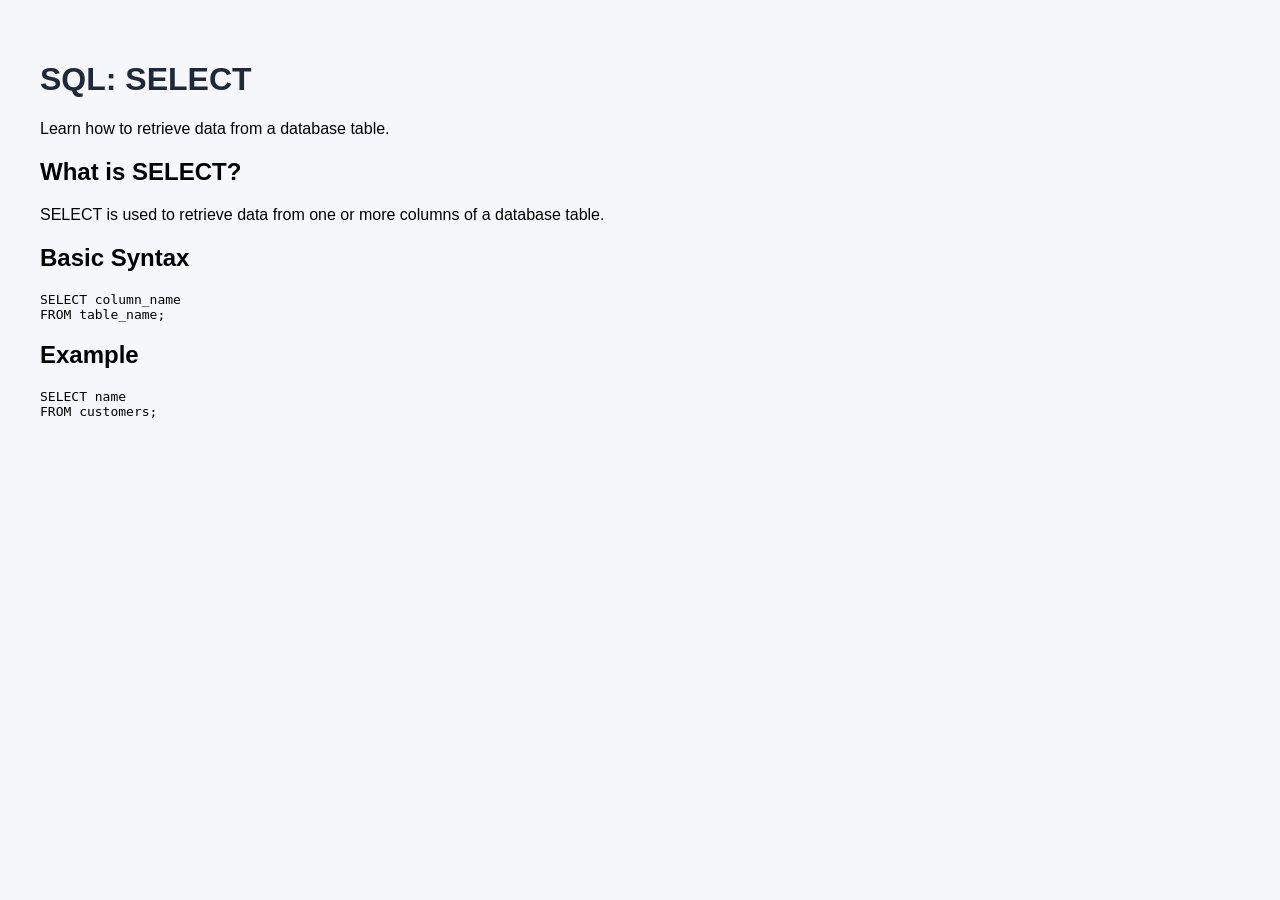
==== lessons/select.html @ a5779f9c "Add lesson structure and MySQL connection" ====
<!DOCTYPE html>
<html>
<head>
    <title>SELECT | Erito Learning Lab</title>
    <link rel="stylesheet" href="../style.css">
</head>

<body>

    <h1>SQL: SELECT</h1>

    <p>
        Learn how to retrieve data from a database table.
    </p>

    <h2>What is SELECT?</h2>

    <p>
        SELECT is used to retrieve data from one or more columns
        of a database table.
    </p>

    <h2>Basic Syntax</h2>

    <pre><code>SELECT column_name
FROM table_name;</code></pre>

    <h2>Example</h2>

    <pre><code>SELECT name
FROM customers;</code></pre>

</body>
</html>
---- style.css ----
body {
    font-family: Arial, sans-serif;
    background-color: #f5f7fa;
    margin: 0;
    padding: 40px;
}

h1 {
    color: #1f2937;
}

.lesson-card {
    background-color: white;
    width: 300px;
    padding: 25px;
    margin-top: 25px;
    border-radius: 12px;
    box-shadow: 0 4px 12px rgba(0, 0, 0, 0.1);
}

.lesson-card h2 {
    margin-top: 0;
}

.lesson-card a {
    color: #1f2937;
    text-decoration: none;
}

.lesson-card button {
    padding: 10px 18px;
    border: none;
    border-radius: 6px;
    cursor: pointer;
}

.popup {
    display: none;
    position: fixed;
    top: 0;
    left: 0;
    width: 100%;
    height: 100%;
    background-color: rgba(0, 0, 0, 0.5);
}

.popup-content {
    background-color: white;
    width: 400px;
    padding: 30px;
    border-radius: 12px;
    margin: 100px auto;
}
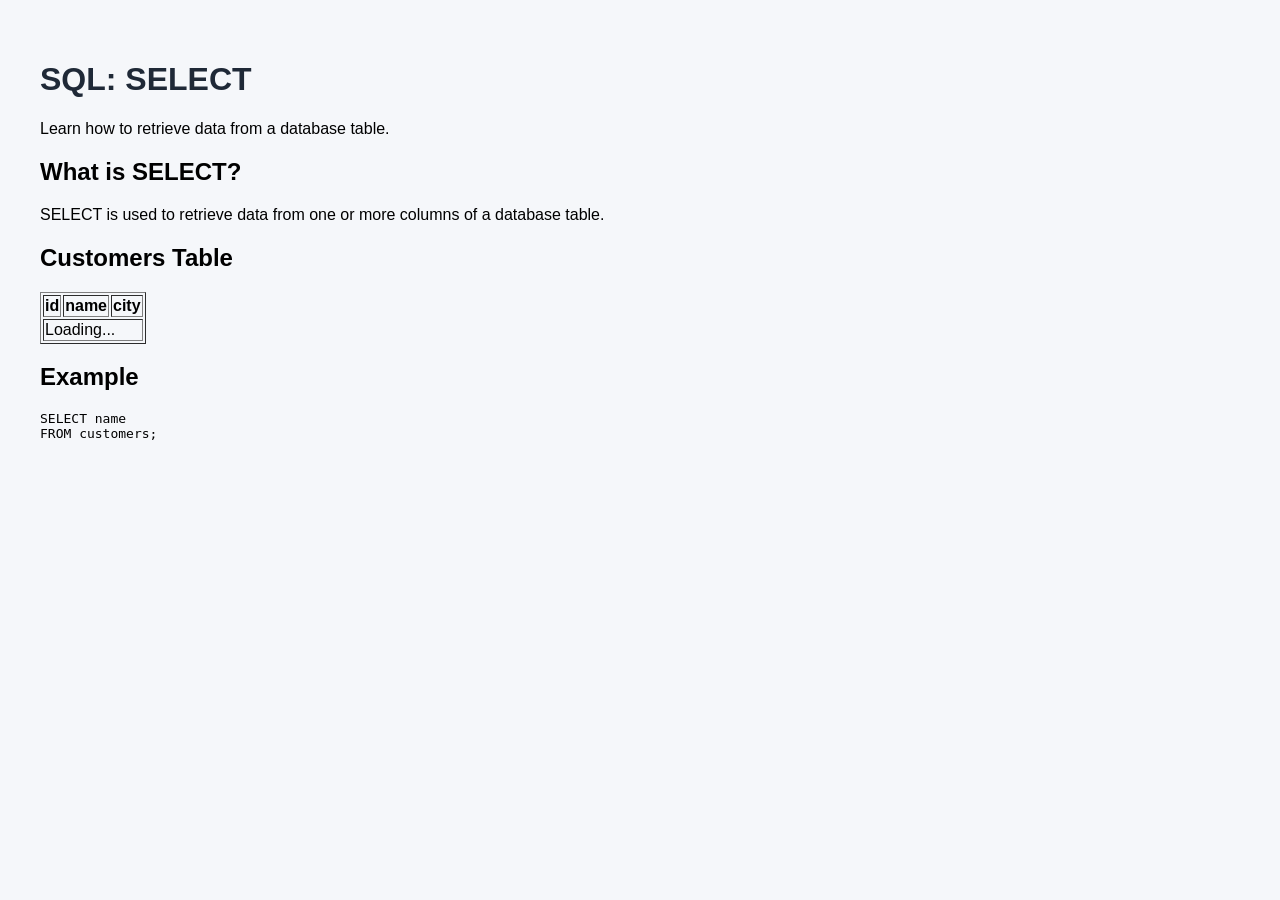
==== commit 8cd3646c: "Connect SELECT lesson to MySQL API" ====
--- a/lessons/select.html
+++ b/lessons/select.html
@@ -1,5 +1,6 @@
 <!DOCTYPE html>
 <html>
+
 <head>
     <title>SELECT | Erito Learning Lab</title>
     <link rel="stylesheet" href="../style.css">
@@ -16,19 +17,73 @@
     <h2>What is SELECT?</h2>
 
     <p>
-        SELECT is used to retrieve data from one or more columns
-        of a database table.
+        SELECT is used to retrieve data from one or more
+        columns of a database table.
     </p>
 
-    <h2>Basic Syntax</h2>
+    <h2>Customers Table</h2>
 
-    <pre><code>SELECT column_name
-FROM table_name;</code></pre>
+    <table border="1">
+
+        <thead>
+            <tr>
+                <th>id</th>
+                <th>name</th>
+                <th>city</th>
+            </tr>
+        </thead>
+
+        <tbody id="customerTable">
+
+            <tr>
+                <td colspan="3">Loading...</td>
+            </tr>
+
+        </tbody>
+
+    </table>
 
     <h2>Example</h2>
 
     <pre><code>SELECT name
 FROM customers;</code></pre>
 
+    <script>
+
+        fetch("http://127.0.0.1:5000/api/customers")
+
+            .then(response => response.json())
+
+            .then(customers => {
+
+                const table = document.getElementById("customerTable");
+
+                table.innerHTML = "";
+
+                customers.forEach(customer => {
+
+                    const row = document.createElement("tr");
+
+                    row.innerHTML = `
+                        <td>${customer.id}</td>
+                        <td>${customer.name}</td>
+                        <td>${customer.city}</td>
+                    `;
+
+                    table.appendChild(row);
+
+                });
+
+            })
+
+            .catch(error => {
+
+                console.error("Error:", error);
+
+            });
+
+    </script>
+
 </body>
+
 </html>
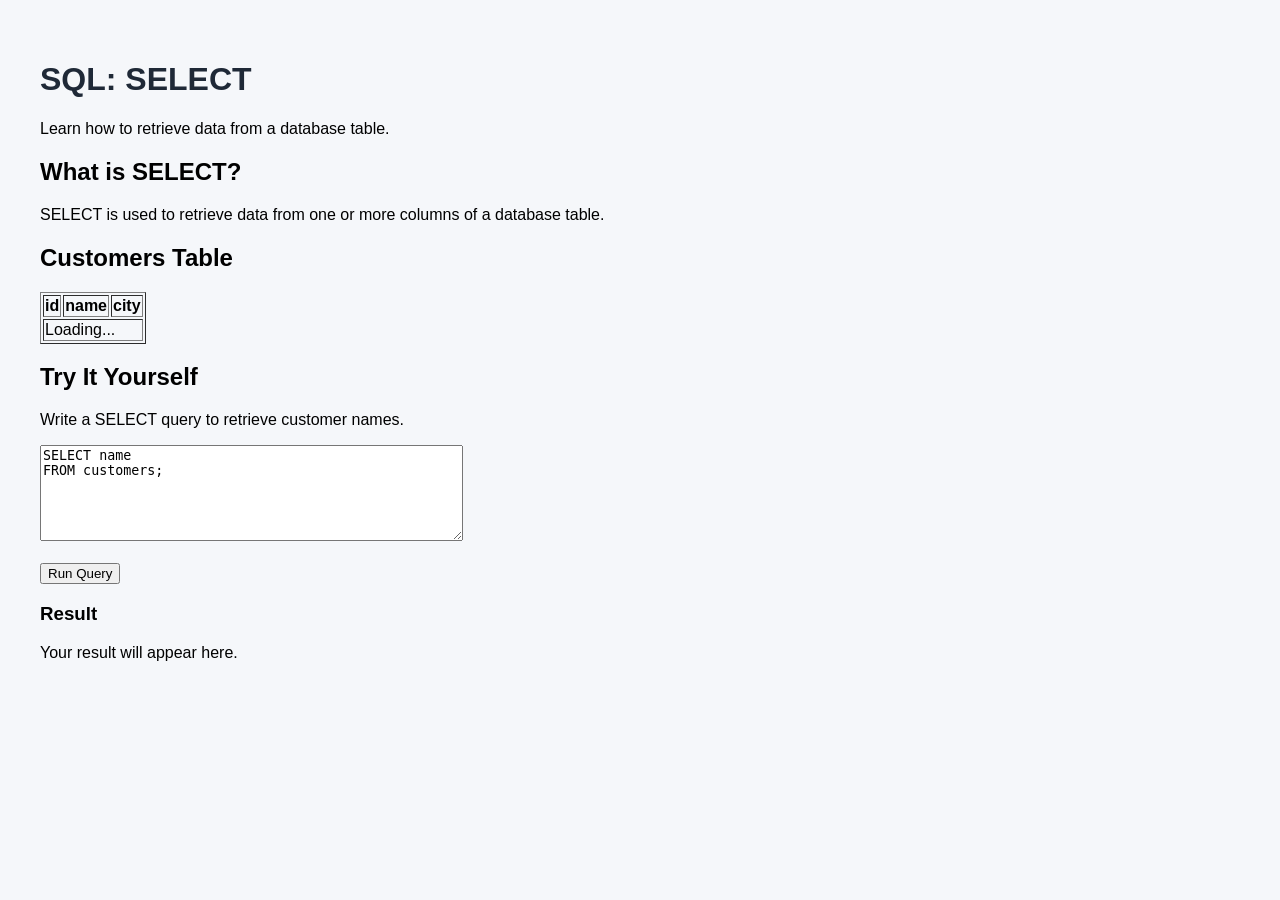
==== commit 843125b8: "Add interactive SQL query editor" ====
--- a/lessons/select.html
+++ b/lessons/select.html
@@ -34,19 +34,31 @@
         </thead>
 
         <tbody id="customerTable">
-
             <tr>
                 <td colspan="3">Loading...</td>
             </tr>
-
         </tbody>
 
     </table>
 
-    <h2>Example</h2>
+    <h2>Try It Yourself</h2>
 
-    <pre><code>SELECT name
-FROM customers;</code></pre>
+    <p>
+        Write a SELECT query to retrieve customer names.
+    </p>
+
+    <textarea id="sqlInput" rows="6" cols="50">SELECT name
+FROM customers;</textarea>
+
+    <br><br>
+
+    <button id="runButton">Run Query</button>
+
+    <h3>Result</h3>
+
+    <div id="queryResult">
+        Your result will appear here.
+    </div>
 
     <script>
 
@@ -77,10 +89,18 @@
             })
 
             .catch(error => {
+                console.error("Error:", error);
+            });
 
-                console.error("Error:", error);
 
-            });
+        document.getElementById("runButton").addEventListener("click", function () {
+
+            const query = document.getElementById("sqlInput").value;
+
+            document.getElementById("queryResult").textContent =
+                "Query received: " + query;
+
+        });
 
     </script>
 
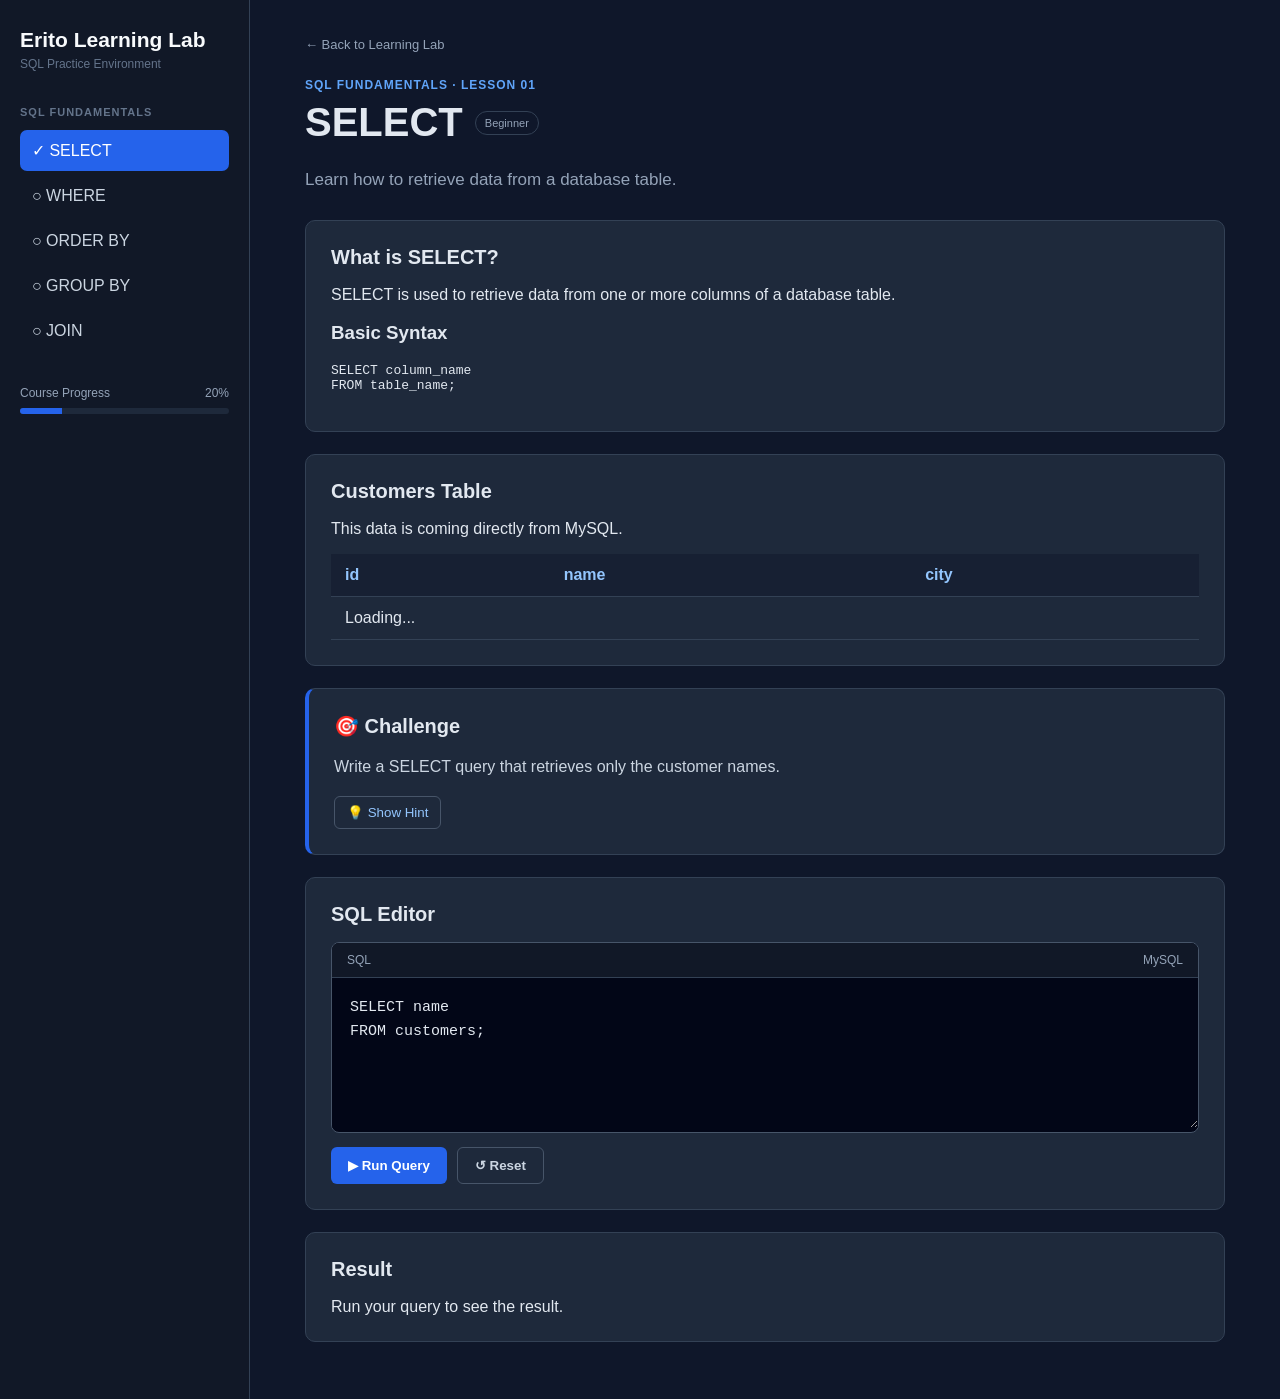
==== commit 3a528251: "Improve SQL lesson UI and query feedback" ====
--- a/lessons/select.html
+++ b/lessons/select.html
@@ -3,64 +3,230 @@
 
 <head>
     <title>SELECT | Erito Learning Lab</title>
-    <link rel="stylesheet" href="../style.css">
+    <link rel="stylesheet" href="../css/lesson.css">
 </head>
 
 <body>
 
-    <h1>SQL: SELECT</h1>
-
-    <p>
-        Learn how to retrieve data from a database table.
-    </p>
-
-    <h2>What is SELECT?</h2>
-
-    <p>
-        SELECT is used to retrieve data from one or more
-        columns of a database table.
-    </p>
-
-    <h2>Customers Table</h2>
-
-    <table border="1">
-
-        <thead>
-            <tr>
-                <th>id</th>
-                <th>name</th>
-                <th>city</th>
-            </tr>
-        </thead>
-
-        <tbody id="customerTable">
-            <tr>
-                <td colspan="3">Loading...</td>
-            </tr>
-        </tbody>
-
-    </table>
-
-    <h2>Try It Yourself</h2>
-
-    <p>
-        Write a SELECT query to retrieve customer names.
-    </p>
-
-    <textarea id="sqlInput" rows="6" cols="50">SELECT name
+    <div class="lesson-layout">
+
+        <aside class="sidebar">
+
+            <div class="logo">
+                Erito Learning Lab
+            </div>
+
+            <div class="logo-subtitle">
+                SQL Practice Environment
+            </div>
+
+            <h3>SQL Fundamentals</h3>
+
+            <ul class="lesson-list">
+
+                <li>
+                    <a href="select.html" class="active">
+                        ✓ SELECT
+                    </a>
+                </li>
+
+                <li>
+                    <a href="#">
+                        ○ WHERE
+                    </a>
+                </li>
+
+                <li>
+                    <a href="#">
+                        ○ ORDER BY
+                    </a>
+                </li>
+
+                <li>
+                    <a href="#">
+                        ○ GROUP BY
+                    </a>
+                </li>
+
+                <li>
+                    <a href="#">
+                        ○ JOIN
+                    </a>
+                </li>
+
+            </ul>
+
+
+            <div class="progress-section">
+
+                <div class="progress-label">
+                    <span>Course Progress</span>
+                    <span>20%</span>
+                </div>
+
+                <div class="progress-bar">
+                    <div class="progress-fill"></div>
+                </div>
+
+            </div>
+
+        </aside>
+
+
+        <main class="main-content">
+
+            <a href="../index.html" class="back-link">
+                ← Back to Learning Lab
+            </a>
+
+
+            <div class="lesson-header">
+
+                <div class="lesson-label">
+                    SQL Fundamentals · Lesson 01
+                </div>
+
+                <div class="lesson-title-row">
+
+                    <h1>SELECT</h1>
+
+                    <span class="difficulty">
+                        Beginner
+                    </span>
+
+                </div>
+
+                <p>
+                    Learn how to retrieve data from a database table.
+                </p>
+
+            </div>
+
+
+            <section class="card">
+
+                <h2>What is SELECT?</h2>
+
+                <p>
+                    SELECT is used to retrieve data from one or more
+                    columns of a database table.
+                </p>
+
+                <h3>Basic Syntax</h3>
+
+                <pre><code>SELECT column_name
+FROM table_name;</code></pre>
+
+            </section>
+
+
+            <section class="card">
+
+                <h2>Customers Table</h2>
+
+                <p>
+                    This data is coming directly from MySQL.
+                </p>
+
+                <table class="data-table">
+
+                    <thead>
+
+                        <tr>
+                            <th>id</th>
+                            <th>name</th>
+                            <th>city</th>
+                        </tr>
+
+                    </thead>
+
+                    <tbody id="customerTable">
+
+                        <tr>
+                            <td colspan="3">Loading...</td>
+                        </tr>
+
+                    </tbody>
+
+                </table>
+
+            </section>
+
+
+            <section class="card challenge">
+
+                <h2>🎯 Challenge</h2>
+
+                <p class="challenge-text">
+                    Write a SELECT query that retrieves only
+                    the customer names.
+                </p>
+
+                <div class="hint">
+
+                    <button id="hintButton">
+                        💡 Show Hint
+                    </button>
+
+                    <div id="hintText" class="hint-text">
+                        Select the <strong>name</strong> column
+                        from the <strong>customers</strong> table.
+                    </div>
+
+                </div>
+
+            </section>
+
+
+            <section class="card">
+
+                <h2>SQL Editor</h2>
+
+                <div class="editor">
+
+                    <div class="editor-header">
+                        <span>SQL</span>
+                        <span>MySQL</span>
+                    </div>
+
+                    <textarea id="sqlInput">SELECT name
 FROM customers;</textarea>
 
-    <br><br>
-
-    <button id="runButton">Run Query</button>
-
-    <h3>Result</h3>
-
-    <div id="queryResult">
-        Your result will appear here.
+                </div>
+
+                <div class="button-row">
+
+                    <button id="runButton">
+                        ▶ Run Query
+                    </button>
+
+                    <button id="resetButton">
+                        ↺ Reset
+                    </button>
+
+                </div>
+
+            </section>
+
+
+            <section class="card">
+
+                <h2>Result</h2>
+
+                <div id="queryResult">
+                    Run your query to see the result.
+                </div>
+
+            </section>
+
+        </main>
+
     </div>
 
+
     <script>
+
+        // Load customers
 
         fetch("http://127.0.0.1:5000/api/customers")
 
@@ -89,19 +255,210 @@
             })
 
             .catch(error => {
-                console.error("Error:", error);
+
+                console.error("Error loading customers:", error);
+
             });
 
 
+        // Hint
+
+        document.getElementById("hintButton").addEventListener("click", function () {
+
+            const hint = document.getElementById("hintText");
+
+            if (hint.style.display === "block") {
+
+                hint.style.display = "none";
+
+                this.textContent = "💡 Show Hint";
+
+            } else {
+
+                hint.style.display = "block";
+
+                this.textContent = "💡 Hide Hint";
+
+            }
+
+        });
+
+
+        // Run SQL
+
         document.getElementById("runButton").addEventListener("click", function () {
 
             const query = document.getElementById("sqlInput").value;
 
-            document.getElementById("queryResult").textContent =
-                "Query received: " + query;
+            const result = document.getElementById("queryResult");
+
+            const button = document.getElementById("runButton");
+
+            button.textContent = "⏳ Running...";
+
+            button.disabled = true;
+
+            result.innerHTML = "Running query...";
+
+
+            fetch("http://127.0.0.1:5000/api/query", {
+
+                method: "POST",
+
+                headers: {
+                    "Content-Type": "application/json"
+                },
+
+                body: JSON.stringify({
+                    query: query
+                })
+
+            })
+
+            .then(response => response.json())
+
+            .then(data => {
+
+                result.innerHTML = "";
+
+
+                // Database error
+
+                if (data.error) {
+
+                    const errorMessage = document.createElement("div");
+
+                    errorMessage.className = "result-message";
+
+                    errorMessage.textContent =
+                        "❌ Query Error: " + data.error;
+
+                    result.appendChild(errorMessage);
+
+                    return;
+                }
+
+
+                // Normalize SQL
+
+                const normalizedQuery = query
+                    .trim()
+                    .toLowerCase()
+                    .replace(/\s+/g, " ")
+                    .replace(/;$/, "");
+
+
+                const expectedQuery = "select name from customers";
+
+
+                // Feedback
+
+                const feedback = document.createElement("div");
+
+                feedback.className = "result-message";
+
+
+                if (normalizedQuery === expectedQuery) {
+
+                    feedback.textContent =
+                        "✅ Correct! You selected only the name column.";
+
+                } else if (normalizedQuery.includes("select city")) {
+
+                    feedback.textContent =
+                        "❌ You selected the city column. This challenge asks for the name column.";
+
+                } else {
+
+                    feedback.textContent =
+                        "❌ Not quite. The challenge asks you to retrieve only the name column.";
+
+                }
+
+                result.appendChild(feedback);
+
+
+                // Result table
+
+                const table = document.createElement("table");
+
+                table.className = "result-table";
+
+
+                const headerRow = document.createElement("tr");
+
+
+                data.columns.forEach(column => {
+
+                    const header = document.createElement("th");
+
+                    header.textContent = column;
+
+                    headerRow.appendChild(header);
+
+                });
+
+
+                table.appendChild(headerRow);
+
+
+                data.rows.forEach(row => {
+
+                    const tableRow = document.createElement("tr");
+
+
+                    row.forEach(value => {
+
+                        const cell = document.createElement("td");
+
+                        cell.textContent = value;
+
+                        tableRow.appendChild(cell);
+
+                    });
+
+
+                    table.appendChild(tableRow);
+
+                });
+
+
+                result.appendChild(table);
+
+            })
+
+            .catch(error => {
+
+                result.innerHTML =
+                    "❌ Could not connect to the SQL server.";
+
+                console.error("Query error:", error);
+
+            })
+
+            .finally(() => {
+
+                button.textContent = "▶ Run Query";
+
+                button.disabled = false;
+
+            });
 
         });
 
+
+        // Reset
+
+        document.getElementById("resetButton").addEventListener("click", function () {
+
+            document.getElementById("sqlInput").value =
+                "SELECT name\nFROM customers;";
+
+            document.getElementById("queryResult").innerHTML =
+                "Run your query to see the result.";
+
+        });
+
     </script>
 
 </body>
--- a/css/lesson.css
+++ b/css/lesson.css
@@ -0,0 +1,327 @@
+* {
+    box-sizing: border-box;
+}
+
+body {
+    margin: 0;
+    font-family: Arial, sans-serif;
+    background: #0f172a;
+    color: #e2e8f0;
+}
+
+.lesson-layout {
+    display: flex;
+    min-height: 100vh;
+}
+
+/* Sidebar */
+
+.sidebar {
+    width: 250px;
+    flex-shrink: 0;
+    background: #111827;
+    border-right: 1px solid #334155;
+    padding: 28px 20px;
+}
+
+.logo {
+    font-size: 21px;
+    font-weight: 700;
+    color: #f8fafc;
+}
+
+.logo-subtitle {
+    color: #64748b;
+    font-size: 12px;
+    margin-top: 5px;
+    margin-bottom: 35px;
+}
+
+.sidebar h3 {
+    color: #64748b;
+    font-size: 11px;
+    text-transform: uppercase;
+    letter-spacing: 1px;
+}
+
+.lesson-list {
+    list-style: none;
+    padding: 0;
+    margin: 12px 0 30px;
+}
+
+.lesson-list li {
+    margin-bottom: 5px;
+}
+
+.lesson-list a {
+    display: block;
+    padding: 11px 12px;
+    color: #cbd5e1;
+    text-decoration: none;
+    border-radius: 7px;
+    transition: 0.2s;
+}
+
+.lesson-list a:hover {
+    background: #1e293b;
+}
+
+.lesson-list .active {
+    background: #2563eb;
+    color: white;
+}
+
+/* Progress */
+
+.progress-section {
+    margin-top: 35px;
+}
+
+.progress-label {
+    display: flex;
+    justify-content: space-between;
+    color: #94a3b8;
+    font-size: 12px;
+    margin-bottom: 8px;
+}
+
+.progress-bar {
+    height: 6px;
+    background: #1e293b;
+    border-radius: 10px;
+    overflow: hidden;
+}
+
+.progress-fill {
+    width: 20%;
+    height: 100%;
+    background: #2563eb;
+}
+
+/* Main */
+
+.main-content {
+    flex: 1;
+    max-width: 1100px;
+    padding: 35px 55px;
+}
+
+.back-link {
+    color: #94a3b8;
+    text-decoration: none;
+    font-size: 13px;
+}
+
+.back-link:hover {
+    color: #60a5fa;
+}
+
+.lesson-header {
+    margin: 25px 0 30px;
+}
+
+.lesson-label {
+    color: #60a5fa;
+    font-size: 12px;
+    font-weight: bold;
+    text-transform: uppercase;
+    letter-spacing: 1px;
+}
+
+.lesson-title-row {
+    display: flex;
+    align-items: center;
+    gap: 12px;
+}
+
+.lesson-header h1 {
+    font-size: 40px;
+    margin: 8px 0;
+}
+
+.difficulty {
+    padding: 5px 9px;
+    border: 1px solid #334155;
+    border-radius: 20px;
+    color: #94a3b8;
+    font-size: 11px;
+}
+
+.lesson-header p {
+    color: #94a3b8;
+    font-size: 17px;
+}
+
+/* Cards */
+
+.card {
+    background: #1e293b;
+    border: 1px solid #334155;
+    border-radius: 10px;
+    padding: 25px;
+    margin-bottom: 22px;
+}
+
+.card h2 {
+    margin-top: 0;
+    font-size: 20px;
+}
+
+/* Challenge */
+
+.challenge {
+    border-left: 4px solid #2563eb;
+}
+
+.challenge-text {
+    color: #cbd5e1;
+    line-height: 1.6;
+}
+
+.hint {
+    margin-top: 15px;
+}
+
+.hint button {
+    background: transparent;
+    border: 1px solid #475569;
+    color: #93c5fd;
+    padding: 8px 12px;
+    border-radius: 6px;
+    cursor: pointer;
+}
+
+.hint-text {
+    display: none;
+    margin-top: 12px;
+    padding: 12px;
+    background: #172033;
+    border-radius: 6px;
+    color: #cbd5e1;
+}
+
+/* Tables */
+
+.data-table,
+.result-table {
+    width: 100%;
+    border-collapse: collapse;
+    margin-top: 15px;
+}
+
+.data-table th,
+.data-table td,
+.result-table th,
+.result-table td {
+    text-align: left;
+    padding: 12px 14px;
+    border-bottom: 1px solid #334155;
+}
+
+.data-table th,
+.result-table th {
+    color: #93c5fd;
+    background: #172033;
+}
+
+/* SQL Editor */
+
+.editor {
+    background: #020617;
+    border: 1px solid #475569;
+    border-radius: 8px;
+    overflow: hidden;
+}
+
+.editor-header {
+    display: flex;
+    justify-content: space-between;
+    padding: 10px 15px;
+    background: #111827;
+    border-bottom: 1px solid #334155;
+    color: #94a3b8;
+    font-size: 12px;
+}
+
+#sqlInput {
+    width: 100%;
+    min-height: 150px;
+    padding: 18px;
+    border: none;
+    outline: none;
+    resize: vertical;
+    background: #020617;
+    color: #e2e8f0;
+    font-family: Consolas, monospace;
+    font-size: 15px;
+    line-height: 1.6;
+}
+
+/* Buttons */
+
+.button-row {
+    display: flex;
+    gap: 10px;
+    margin-top: 14px;
+}
+
+#runButton,
+#resetButton {
+    padding: 10px 17px;
+    border-radius: 6px;
+    font-weight: bold;
+    cursor: pointer;
+}
+
+#runButton {
+    border: none;
+    background: #2563eb;
+    color: white;
+}
+
+#runButton:hover {
+    background: #1d4ed8;
+}
+
+#resetButton {
+    background: transparent;
+    border: 1px solid #475569;
+    color: #cbd5e1;
+}
+
+#resetButton:hover {
+    background: #1e293b;
+}
+
+/* Results */
+
+.result-message {
+    padding: 12px 15px;
+    border-radius: 7px;
+    margin-bottom: 15px;
+    background: #172033;
+}
+
+.result-table {
+    border: 1px solid #334155;
+}
+
+/* Mobile */
+
+@media (max-width: 800px) {
+
+    .lesson-layout {
+        flex-direction: column;
+    }
+
+    .sidebar {
+        width: 100%;
+        border-right: none;
+        border-bottom: 1px solid #334155;
+    }
+
+    .main-content {
+        padding: 25px 20px;
+    }
+}
